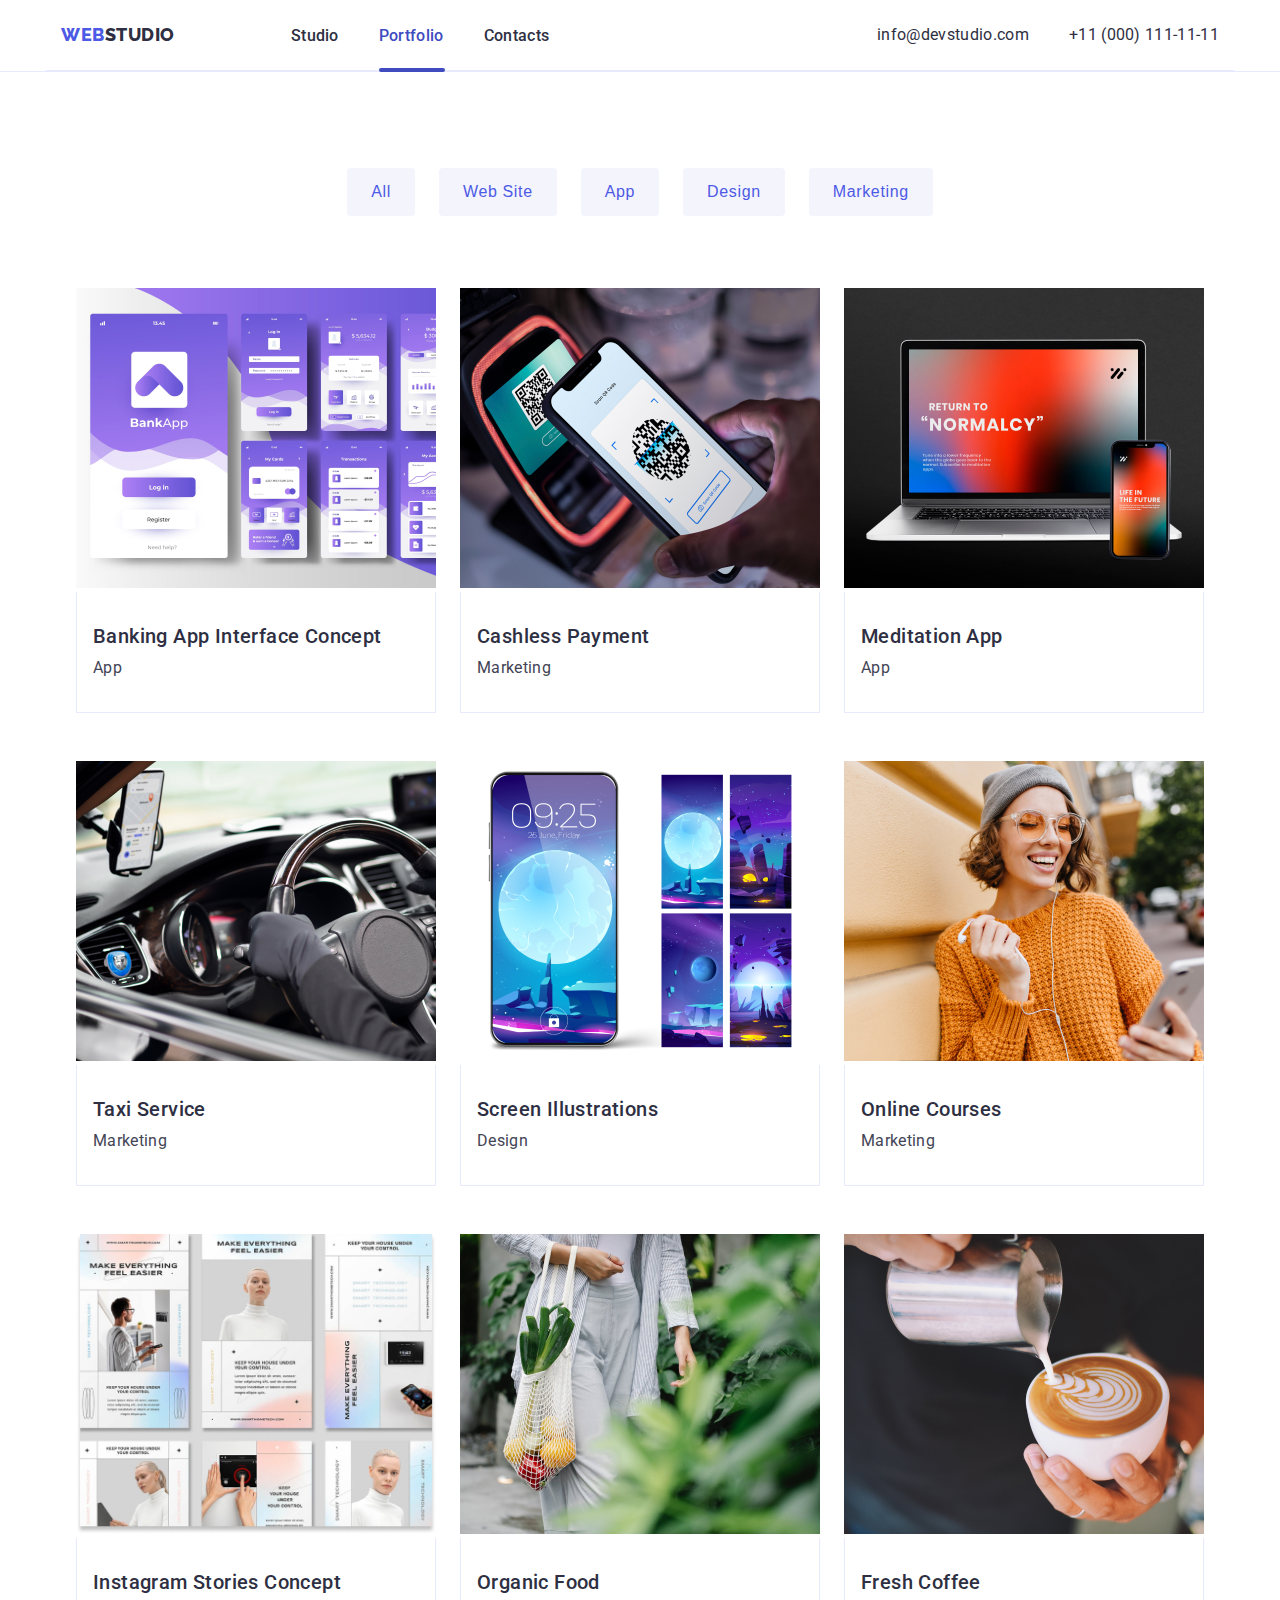
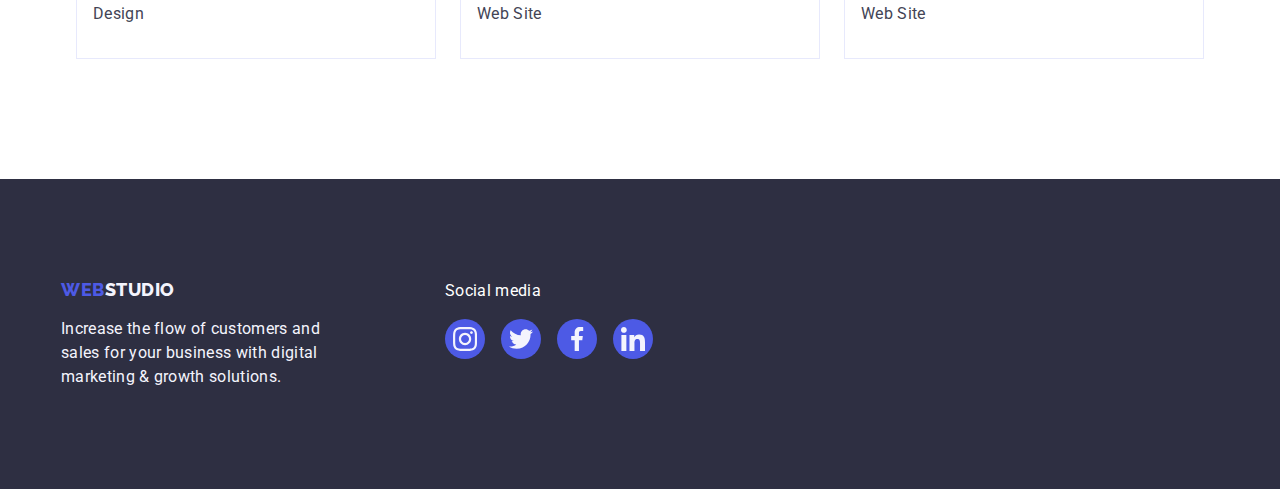
==== portfolio.html @ 6f582837 "Initial commit" ====
<!DOCTYPE html>
<html lang="en">
  <head>
    <meta charset="UTF-8" />
    <meta name="webstudio" content="Portfolio" />
    <title>Portfolio</title>
    <link
      rel="stylesheet"
      href="https://cdnjs.cloudflare.com/ajax/libs/modern-normalize/2.0.0/modern-normalize.min.css"
      integrity="sha512-4xo8blKMVCiXpTaLzQSLSw3KFOVPWhm/TRtuPVc4WG6kUgjH6J03IBuG7JZPkcWMxJ5huwaBpOpnwYElP/m6wg=="
      crossorigin="anonymous"
      referrerpolicy="no-referrer"
    />
    <link rel="preconnect" href="https://fonts.googleapis.com" />
    <link rel="preconnect" href="https://fonts.gstatic.com" crossorigin />
    <link
      href="https://fonts.googleapis.com/css2?family=Raleway:wght@800&family=Roboto:wght@400;500;700;900&display=swap"
      rel="stylesheet"
    />
    <link rel="stylesheet" href="./css/styles.css" />
  </head>
  <body>
    <header class="header">
      <div class="container header">
        <nav class="navi">
          <a class="navi-logo" href="./index.html"
            >Web<span class="logo-studio">Studio</span></a
          >

          <ul class="navi-link">
            <li>
              <a class="link" href="index.html"> Studio</a>
            </li>
            <li class="current-portfolio">
              <a class="current-portfolio current-link" href="portfolio.html"
                >Portfolio</a
              >
            </li>
            <li><a class="link" href="">Contacts</a></li>
          </ul>
        </nav>
        <div class="contacts">
          <ul class="contacts-links">
            <li>
              <a class="link" href="mailto:info@devstudio.com"
                >info@devstudio.com</a
              >
            </li>
            <li>
              <a class="link" href="tel:+11(000)1111111">+11 (000) 111-11-11</a>
            </li>
          </ul>
        </div>
      </div>
    </header>
    <main>
      <section class="container">
        <ul class="navi-button">
          <li><button type="button">All</button></li>
          <li>
            <button type="button">Web Site</button>
          </li>
          <li>
            <button type="button">App</button>
          </li>
          <li>
            <button type="button">Design</button>
          </li>
          <li>
            <button type="button">Marketing</button>
          </li>
        </ul>
        <ul class="project-box">
          <li class="project project-photo">
            <div class="project-photo">
              <img
                src="images/portfolio1.jpg"
                alt="smartphone screens with banking application"
                width="360"
                height="300"
              />
              <div class="overlay">
                <p class="overlay-text">
                  14 Stylish and User-Friendly App Design Concepts · Task
                  Manager App · Calorie Tracker App · Exotic Fruit Ecommerce App
                  · Cloud Storage App
                </p>
              </div>
            </div>
            <div class="project-name">
              <h3>Banking App Interface Concept</h3>
              <p>App</p>
            </div>
          </li>
          <li class="project project-photo">
            <div class="project-photo">
              <div class="overlay">
                <p class="overlay-text">
                  14 Stylish and User-Friendly App Design Concepts · Task
                  Manager App · Calorie Tracker App · Exotic Fruit Ecommerce App
                  · Cloud Storage App
                </p>
              </div>

              <img
                src="images/portfolio2.jpg"
                alt="smartphone screen with qr code"
                width="360"
                height="300"
              />
            </div>
            <div class="project-name">
              <h3>Cashless Payment</h3>
              <p>Marketing</p>
            </div>
          </li>
          <li class="project project-photo">
            <div class="project-photo">
              <div class="overlay">
                <p class="overlay-text">
                  14 Stylish and User-Friendly App Design Concepts · Task
                  Manager App · Calorie Tracker App · Exotic Fruit Ecommerce App
                  · Cloud Storage App
                </p>
              </div>

              <img
                src="images/portfolio3.jpg"
                alt="a laptop with a display screen and a smartphone with the same screen"
                width="360"
                height="300"
              />
            </div>
            <div class="project-name">
              <h3>Meditation App</h3>
              <p>App</p>
            </div>
          </li>

          <li class="project project-photo">
            <div class="project-photo">
              <div class="overlay">
                <p class="overlay-text">
                  14 Stylish and User-Friendly App Design Concepts · Task
                  Manager App · Calorie Tracker App · Exotic Fruit Ecommerce App
                  · Cloud Storage App
                </p>
              </div>

              <img
                src="images/portfolio4.jpg"
                alt="car interior and gloved hands on the steering wheel, smartphone with a map above the steering wheel"
                width="360"
                height="300"
              />
            </div>
            <div class="project-name">
              <h3>Taxi Service</h3>
              <p>Marketing</p>
            </div>
          </li>
          <li class="project project-photo">
            <div class="project-photo">
              <div class="overlay">
                <p class="overlay-text">
                  14 Stylish and User-Friendly App Design Concepts · Task
                  Manager App · Calorie Tracker App · Exotic Fruit Ecommerce App
                  · Cloud Storage App
                </p>
              </div>

              <img
                src="images/portfolio5.jpg"
                alt="smartphone screens with screensaver"
                width="360"
                height="300"
              />
            </div>
            <div class="project-name">
              <h3>Screen Illustrations</h3>
              <p>Design</p>
            </div>
          </li>
          <li class="project project-photo">
            <div class="project-photo">
              <div class="overlay">
                <p class="overlay-text">
                  14 Stylish and User-Friendly App Design Concepts · Task
                  Manager App · Calorie Tracker App · Exotic Fruit Ecommerce App
                  · Cloud Storage App
                </p>
              </div>

              <img
                src="images/portfolio6.jpg"
                alt="a smiling woman in a gray cap, glasses and a yellow sweater holds a smartphone in her hand"
                width="360"
                height="300"
              />
            </div>
            <div class="project-name">
              <h3>Online Courses</h3>
              <p>Marketing</p>
            </div>
          </li>
          <li class="project project-photo">
            <div class="project-photo">
              <div class="overlay">
                <p class="overlay-text">
                  14 Stylish and User-Friendly App Design Concepts · Task
                  Manager App · Calorie Tracker App · Exotic Fruit Ecommerce App
                  · Cloud Storage App
                </p>
              </div>

              <img
                src="images/portfolio7.jpg"
                alt="smartphone display with Instagram Stories Concept"
                width="360"
                height="300"
              />
            </div>
            <div class="project-name">
              <h3>Instagram Stories Concept</h3>
              <p>Design</p>
            </div>
          </li>
          <li class="project project-photo">
            <div class="project-photo">
              <div class="overlay">
                <p class="overlay-text">
                  14 Stylish and User-Friendly App Design Concepts · Task
                  Manager App · Calorie Tracker App · Exotic Fruit Ecommerce App
                  · Cloud Storage App
                </p>
              </div>

              <img
                src="images/portfolio8.jpg"
                alt="silhouette of a woman holding a bag in her hand with vegetables"
                width="360"
                height="300"
              />
            </div>
            <div class="project-name">
              <h3>Organic Food</h3>
              <p>Web Site</p>
            </div>
          </li>

          <li class="project project-photo">
            <div class="project-photo">
              <div class="overlay">
                <p class="overlay-text">
                  14 Stylish and User-Friendly App Design Concepts · Task
                  Manager App · Calorie Tracker App · Exotic Fruit Ecommerce App
                  · Cloud Storage App
                </p>
              </div>

              <img
                src="images/portfolio9.jpg"
                alt="a cup of coffee with frothed milk poured"
                width="360"
                height="300"
              />
            </div>
            <div class="project-name">
              <h3>Fresh Coffee</h3>
              <p>Web Site</p>
            </div>
          </li>
        </ul>
      </section>
    </main>
    <footer class="footer-class footer-list">
      <div class="container logo-footer">
        <ul>
          <li class="footer-item">
            <a class="navi-logo" href="">
              WEB<span class="logo-studio-footer">STUDIO</span>
            </a>

            <p class="footer-text">
              Increase the flow of customers and sales for your business with
              digital marketing & growth solutions.
            </p>
          </li>
          <li>
            <div class="footer-sm">
              <p class="sm-text">Social media</p>
              <ul class="sm">
                <li>
                  <div class="sm-icons">
                    <a href="#">
                      <svg class="sm-icons-item">
                        <use href="./images/icons.svg#icon-instagram-2-1"></use>
                      </svg>
                    </a>
                  </div>
                </li>

                <li>
                  <div class="sm-icons">
                    <a href="#">
                      <svg class="sm-icons-item">
                        <use href="./images/icons.svg#icon-twitter-1"></use>
                      </svg>
                    </a>
                  </div>
                </li>

                <li>
                  <div class="sm-icons">
                    <a href="#">
                      <svg class="sm-icons-item">
                        <use href="./images/icons.svg#icon-facebook-1"></use>
                      </svg>
                    </a>
                  </div>
                </li>

                <li>
                  <div class="sm-icons">
                    <a href="#">
                      <svg class="sm-icons-item">
                        <use href="./images/icons.svg#icon-linkedin-1"></use>
                      </svg>
                    </a>
                  </div>
                </li>
              </ul>
            </div>
          </li>
        </ul>
      </div>
    </footer>
    <script src="./js/modal.js"></script>
  </body>
</html>
---- css/styles.css ----
:root {
  --navy-blue: #2e2f42;
  --iris: #4d5ae5;
  --slate: #434455;
  --cloud: #f4f4fd;
  --cornflower: #e7e9fc;
  --ocean: #404bbf;
  --white: #ffffff;
  --green: #31d0aa;
  --navyblue-modal: #2e2f42;
  --tr-function: cubic-bezier(0.4, 0, 0.2, 1);
  --tr-duration: 250ms;
  --transition: var(--tr-function) var(--tr-duration);
}
html {
  overflow: auto;
  box-sizing: border-box;
  max-width: 1440px;
  margin: auto;
}
* {
  margin: 0;
  padding: 0;
}
section {
  padding-top: 120px;
  padding-bottom: 120px;
}
ul {
  list-style-type: none;
}
.container {
  width: 1158px;
  margin: 0 auto;
  padding: 0 15px;
}

body {
  font-family: "Roboto", sans-serif;
  color: var(--navy-blue, #2e2f42);
  background-color: var(--white, #ffffff);
  font-size: 16px;
}
/* nagłówek */
.header {
  display: flex;
  justify-content: space-between;
  align-items: center;
  margin-bottom: 0;
  border-bottom: 1px solid var(--cornflower, #e7e9fc);
}
.navi-logo {
  margin-right: 76px;
  font-family: "Raleway", sans-serif;
  font-weight: 800;
  font-size: 18px;
  line-height: 1.17;
  font-weight: 800px;
  letter-spacing: 0.54px;
  text-transform: uppercase;
  color: var(--iris);
  text-decoration: none;
}
.logo-studio {
  color: var(--navy-blue, #2e2f42);
}
.link,
.current,
.current-portfolio {
  font-size: 16px;
  line-height: 1.5;
  text-decoration: none;
  color: var(--navy-blue);
  letter-spacing: 0.02em;
  transition-property: color;
  position: relative;
  display: block;
}

.contacts-links {
  display: flex;
  justify-content: flex-end;
  gap: 40px;
  font-style: normal;
}
.navi-link {
  display: flex;
  padding: 24px 0;
  gap: 40px;
  font-weight: 500;
  line-height: 1.5;
  margin-bottom: -2px;
}
.current {
  position: relative;
}
.current ::after {
  display: block;
  position: absolute;
  content: "";
  border-radius: 2px;
  width: 48px;
  height: 4px;
  top: 44px;
  background: var(--ocean, #404bbf);
  background-color: var(--ocean);
}

.current-link {
  color: var(--ocean, #404bbf);
}
.current-portfolio {
  position: relative;
}
.current-portfolio ::after {
  display: block;
  position: absolute;
  content: "";
  border-radius: 2px;
  width: 66px;
  height: 4px;
  top: 44px;
  background-color: var(--ocean);
}
.navi {
  display: flex;
  align-items: center;
  gap: 40px;
}
.contacts {
  color: var(--slate);
  font-weight: 400;
  display: block;
}
.contacts:hover,
.contacts:focus {
  color: var(--ocean);
  transition: color var(--transition), background-color var(--transition),
    box-shadow var(--transition);
}

/***********do weryfikacj *************/

.navi-link a:hover,
.navi-link a:focus {
  color: var(--ocean, #404bbf);
  transition: color var(--transition), background-color var(--transition),
    box-shadow var(--transition);
}

.navi-left li {
  display: inline-flex;
  align-items: flex-start;
  gap: 40px;
  padding-right: 40px;
}

/*.current {
  display: flex;
  width: 48px;
  flex-direction: column;
  justify-content: center;
  align-items: flex-start;
}*/

.current-link-portfolio {
  position: relative;
}
.current-link-portfolio ::after {
  content: "";
  position: absolute;
  top: 20px;
  width: 66px;
  height: 4px;
  border-radius: 2px;
  background: var(--ocean, #404bbf);
  margin-bottom: 0;
}

.contacts-links a:hover,
.contacts-links a:focus {
  color: var(--ocean, #404bbf);
  transition: color var(--transition), background-color var(--transition),
    box-shadow var(--transition);
}
/* studio - sekcja główna */
.hero {
  max-width: 1440px;
  background-color: var(--navy-blue, #2e2f42);
  background-image: linear-gradient(
      to bottom,
      var(--grey, rgba(46, 47, 66, 0.7)),
      var(--grey, rgba(46, 47, 66, 0.7))
    ),
    url(../images/hero.jpg);
  text-align: center;
}

.hero-text {
  width: 496px;
  padding-top: 188px;
  margin: auto;
  font-size: 56px;
  color: var(--white, #ffffff);
  font-weight: 700;
  line-height: 1.07;
  letter-spacing: 1.12px;
  padding-bottom: 48px;
  margin-top: -120px;
}
.servis-button {
  display: inline-flex;
  padding: 16px 32px;
  align-items: flex-start;
  gap: 10px;
  border-radius: 4px;
  border: 4px;
  color: var(--white, #ffffff);
  font-size: 16px;
  font-weight: 500;
  line-height: 1.5;
  margin-bottom: 68px;
  letter-spacing: 0.64px;
  background: var(--iris, #4d5ae5);
  box-shadow: 0px 4px 4px 0px rgba(0, 0, 0, 0, 0.15);
}
.servis-button:hover,
.servis-button:focus {
  background: var(--ocean, #404bbf);
  transition: color var(--transition), background-color var(--transition),
    box-shadow var(--transition);
}
button:hover {
  cursor: pointer;
}

/* studio - sekcja pierwsza */
h3 {
  color: var(--navy-blue, #2e2f42);
  font-size: 20px;
  font-weight: 500;
  line-height: 1.2;
  letter-spacing: 0.4px;
  padding-bottom: 8px;
}
.feature-list ul {
  display: inline-flex;
  justify-content: center;
  flex-shrink: 0;
  gap: 24px;
}
.feature-item {
  display: block;
  width: 264px;
  flex-direction: column;
  align-items: flex-start;
}
.feature-icons {
  width: 264px;
  height: 112px;
  border-radius: 4px;
  background: var(--cloud, #f4f4fd);
  margin-bottom: 8px;
}
.feature-icons-item {
  width: 64px;
  height: 64px;
  margin: 24px 100px;
}
/* studio - sekcja What Are We Doing */
h2 {
  color: var(--navy-blue, #2e2f42);
  text-align: center;
  font-size: 36px;
  font-weight: 700;
  line-height: 1.11;
  letter-spacing: 0.72px;
  text-transform: capitalize;
}
.doing-section li {
  display: inline-flex;
  flex-direction: column;
  align-items: flex-start;
  border: 1px solid var(--cornflower, #e7e9fc);
  background: url(<path-to-image>),
    lightgray -72.845px -19px / 144.444% 112.667% no-repeat;
}
.doing {
  padding-top: 0;
}

.doing-header {
  padding-bottom: 72px;
}
.doing-section {
  display: flex;
  justify-content: center;
  gap: 24px;
}
/* studio - sekcja Our Team */
.team {
  background-color: var(--cloud, #f4f4fd);
}
.team-header {
  padding-bottom: 72px;
}
.team-item-box {
  background-color: var(--white, #ffffff);
  border-radius: 0px 0px 4px 4px;
  box-shadow: 0px 2px 1px 0px rgba(46, 47, 66, 0.08),
    0px 1px 1px 0px rgba(46, 47, 66, 0.16),
    0px 1px 6px 0px rgba(46, 47, 66, 0.08);
}
.team-item {
  display: inline-flex;
  justify-content: center;
  flex-shrink: 0;
  gap: 24px;
}

.team-item-name {
  padding-top: 32px;
  padding-bottom: 32px;
  text-align: center;
  gap: 8px;
}
p {
  color: var(--slate, #434455);
  line-height: 1.5;
  letter-spacing: 0.32px;
}
.sm-team-links {
  margin-top: 8px;
  display: flex;
  justify-content: center;
  align-items: center;
  gap: 24px;
}

.team-sm {
  background-color: var(--iris);
  border-radius: 50%;
  width: 40px;
  height: 40px;
  flex-shrink: 0;
}
.team-sm-item {
  margin: 12px;
  width: 16px;
  height: 16px;
}
.team-sm:hover,
.team-sm:focus {
  background-color: var(--ocean, #404bbf);
  transition: color var(--transition), background-color var(--transition),
    box-shadow var(--transition);
}
.team-sm:hover {
  cursor: pointer;
}

/* studio - sekcja Customers */
.customers {
  padding-top: 72px;
  display: flex;
  justify-content: center;
  align-items: flex-start;
  gap: 24px;
}

.customers-icons {
  fill: #8e8f99;
  width: 168px;
  height: 88px;
  flex-shrink: 0;
  padding: 16px 32px;
  border-radius: 4px;
  border: 1px solid var(--lightslate, #8e8f99);
}

.customers-icons:focus,
.customers-icons:hover {
  border-color: var(--ocean);
  fill: var(--ocean);
  transition: color var(--transition), background-color var(--transition),
    box-shadow var(--transition);
}

.customers-icons:hover {
  cursor: pointer;
}

/* Stopka */
.footer-class {
  background-color: var(--navy-blue, #2e2f42);
}
.logo-footer {
  padding-top: 100px;
  justify-content: left;
}
.logo-studio-footer {
  color: var(--cloud, #f4f4fd);
  font-family: Raleway;
  font-size: 18px;
  font-weight: 800;
  line-height: 1.16;
  letter-spacing: 0.54px;
  text-transform: uppercase;
}
.footer-text {
  color: var(--cloud, #f4f4fd);
  font-size: 16px;
  line-height: 1.5;
  letter-spacing: 0.32px;
  width: 264px;
  margin: 0;
  padding-top: 16px;
  padding-bottom: 100px;
}

.link-footer {
  text-decoration: none;
}
.footer-list ul {
  display: inline-flex;
  justify-content: center;
  flex-shrink: 0;
}
.footer-sm {
  padding-left: 120px;
  display: block;
  flex-direction: column;
}
.sm-text {
  color: var(--white, #fff);
  font-size: 16px;
  line-height: 1.5;
  letter-spacing: 0.32px;
  margin-top: 100;
  padding-bottom: 16px;
}
.sm {
  display: inline-flex;
  align-items: flex-start;
  gap: 16px;
}

.sm-icons {
  background-color: var(--iris);
  border-radius: 50%;
  width: 40px;
  height: 40px;
}
.sm-icons-item {
  margin: 8px;
  width: 24px;
  height: 24px;
}

.sm-icons:focus,
.sm-icons:hover {
  background-color: var(--green, #31d0aa);
  transition: color var(--transition), background-color var(--transition),
    box-shadow var(--transition);
}
.sm-icons:hover {
  cursor: pointer;
}

/* portfolio - sekcja nawigacji*/
.navi-button {
  display: flex;
  justify-content: center;
  align-items: flex-start;
  gap: 24px;
  padding-top: 96px;
  padding-bottom: 72px;
}
.navi-button button {
  display: flex;
  padding: 12px 24px;
  align-items: center;
  border-radius: 4px;
  border: none;
  color: var(--iris, #4d5ae5);
  line-height: 1.5;
  font-size: 16px;
  font-weight: 500;
  letter-spacing: 0.64px;
  background: var(--cloud, #f4f4fd);
}
.navi-button button:hover,
.navi-button button:focus {
  align-items: flex-start;
  border-radius: 4px;
  border: none;
  color: var(--white, #ffffff);
  background: var(--ocean, #404bbf);
  box-shadow: 0px 2px 2px 0px rgba(0, 0, 0, 0.12),
    0px 2px 1px 0px rgba(0, 0, 0, 0.08), 0px 3px 1px 0px rgba(0, 0, 0, 0.1);
  transition: color var(--transition), background-color var(--transition),
    box-shadow var(--transition);
}
.navi-button:hover {
  cursor: pointer;
}
/* portfolio - projekty */

.project-box {
  display: flex;
  justify-content: center;
  flex-direction: row;
  flex-wrap: wrap;
  column-gap: 24px;
  row-gap: 48px;
  margin-bottom: 120px;
}
.project {
  transition-property: box-shadow;
  transition-duration: 250ms;
  transition-timing-function: cubic-bezier(0.4, 0, 0.2, 1);
}
.project:hover {
  box-shadow: 0px 2px 1px 0px rgba(46, 47, 66, 0.08);

  box-shadow: 0px 1px 1px 0px rgba(46, 47, 66, 0.16);

  box-shadow: 0px 1px 6px 0px rgba(46, 47, 66, 0.08);
  transition: color var(--transition), background-color var(--transition),
    box-shadow var(--transition);
}
.project-photo {
  position: relative;
  overflow: hidden;
}
.overlay {
  background: var(--iris, #4d5ae5);
  position: absolute;
  translate: 0 110% 0;
  inset: 0;
  transition: translate 250ms;
}
.overlay-text {
  color: var(--cloud, #f4f4fd);
  font-family: Roboto;
  font-size: 16px;
  font-style: normal;
  font-weight: 400;
  line-height: 1.5;
  letter-spacing: 0.32px;
  padding: 40px 32px 164px;
}
.project-name {
  gap: 8px;
  padding: 32px 16px;
  border-top: 0;
  border-left: 1px solid var(--cornflower, #e7e9fc);
  border-bottom: 1px solid var(--cornflower, #e7e9fc);
  border-right: 1px solid var(--cornflower, #e7e9fc);
  background: var(--white, #fff);
}
.project-name:hover,
.project-name:focus {
  box-shadow: 0px 2px 1px 0px rgba(46, 47, 66, 0.08),
    0px 1px 1px 0px rgba(46, 47, 66, 0.16),
    0px 1px 6px 0px rgba(46, 47, 66, 0.08);
  transition: color var(--transition), background-color var(--transition),
    box-shadow var(--transition);
}
.project-name:hover {
  cursor: pointer;
}
.project-photo:hover .overlay {
  translate: 0;
}
.project-name:hover .overlay {
  translate: 0;
}

/* okno modalne */
.is-hidden {
  pointer-events: none;
  visibility: hidden;
  opacity: 0;
}

.backdrop {
  position: fixed;
  top: 0;
  left: 0;
  width: 100%;
  height: 100%;
  opacity: 1;
  background-color: rgba(46, 47, 66, 0.4);
}
.modal {
  position: absolute;
  top: 50%;
  left: 50%;
  transform: translate(-50%, -50%);
  width: 408px;
  height: 584px;
  border-radius: 4px;
  background: var(--dairy, #fcfcfc);
  box-shadow: 0px 2px 1px 0px rgba(0, 0, 0, 0.2),
    0px 1px 3px 0px rgba(0, 0, 0, 0.12), 0px 1px 1px 0px rgba(0, 0, 0, 0.14);
}
.button-close {
  background-color: var(--cornflower);
  position: absolute;
  top: 24px;
  right: 24px;
  width: 24px;
  height: 24px;
  border-radius: 50%;
  border: 1px solid rgba(0, 0, 0, 0.1);
  fill: var(--navy-blue);
  cursor: pointer;
}

.button-close:hover,
.button-close:focus {
  background-color: var(--ocean);
  fill: var(--white);

  transition: color var(--transition), background-color var(--transition),
    box-shadow var(--transition);
}
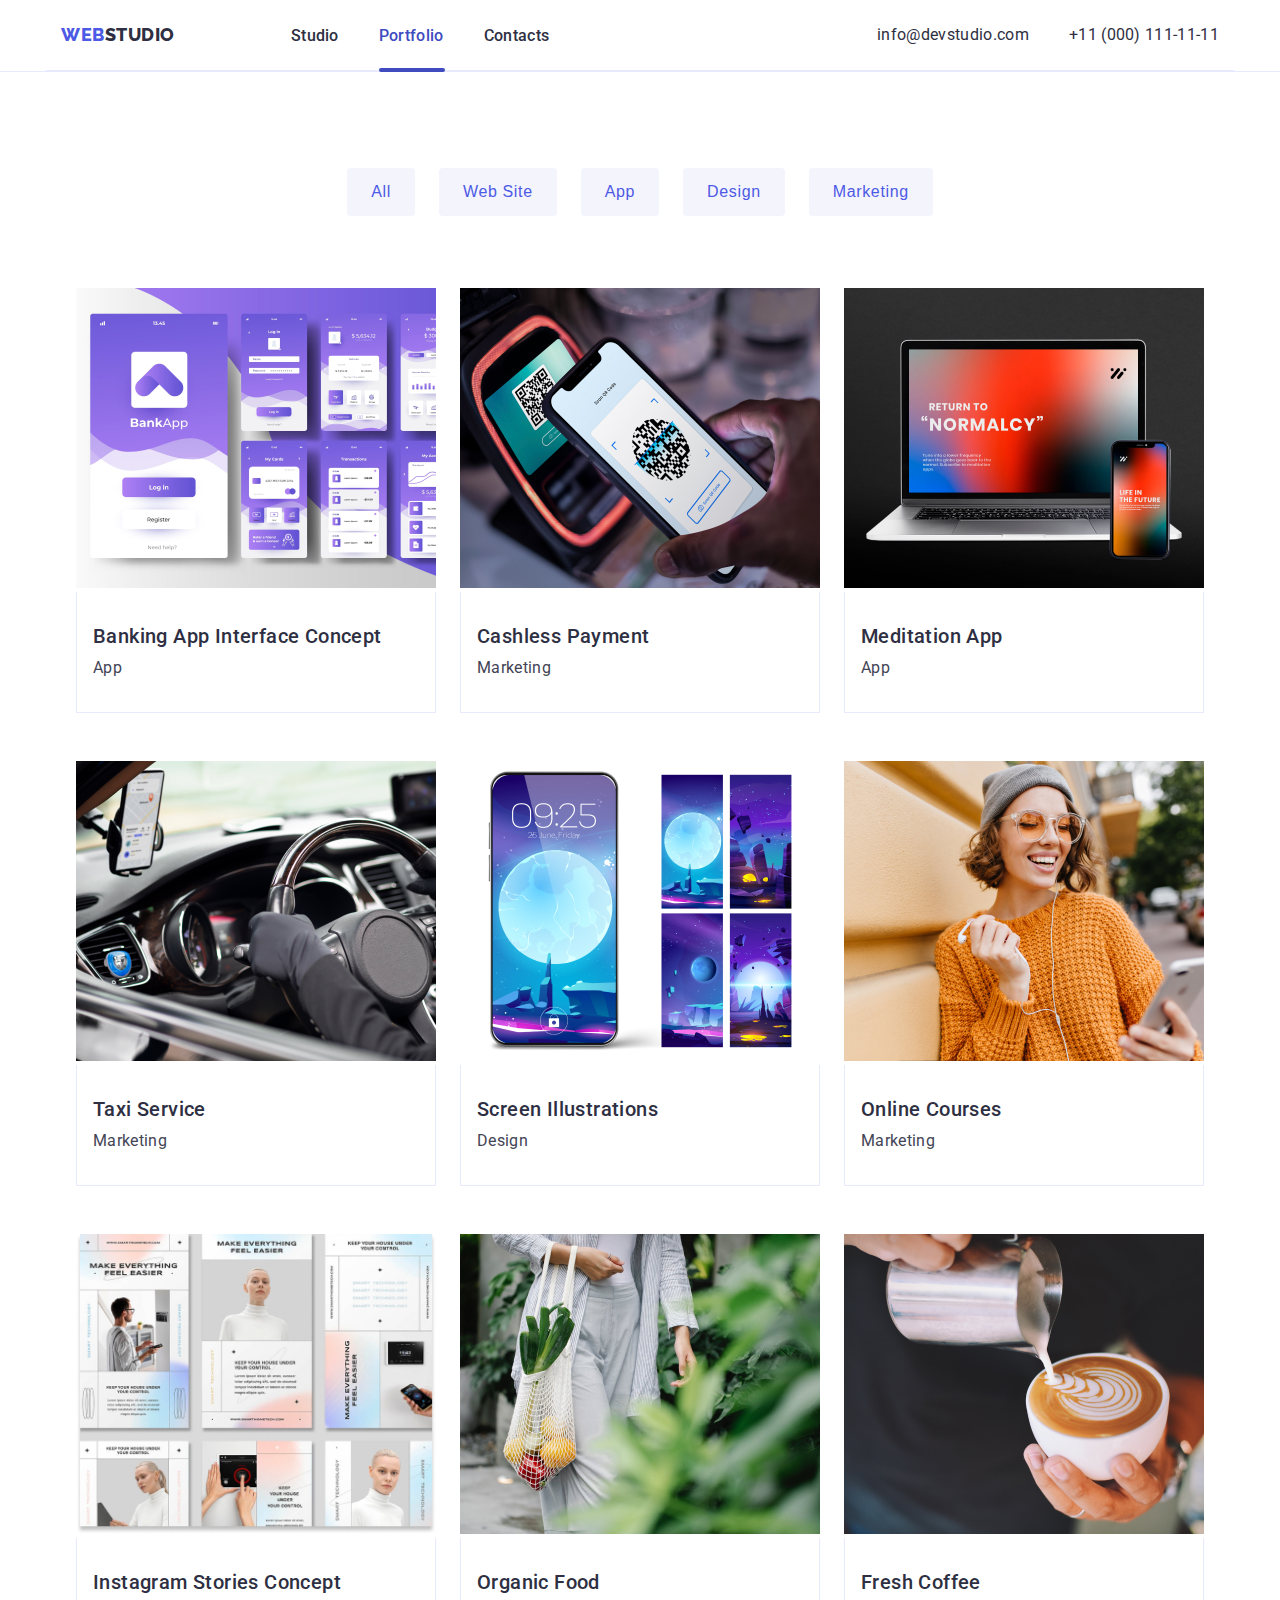
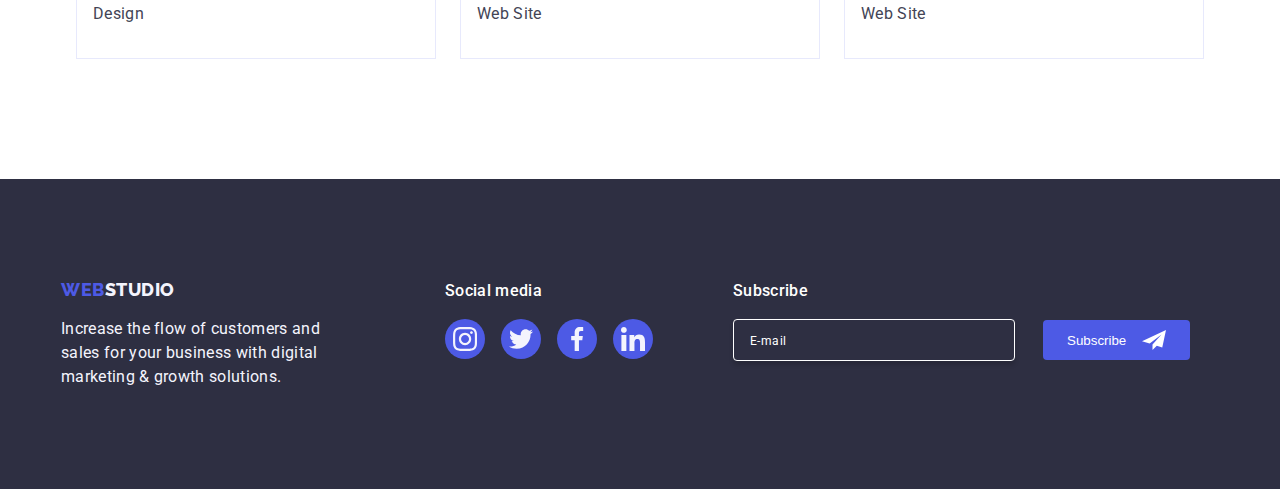
==== commit 6debf5de: "upadte" ====
--- a/portfolio.html
+++ b/portfolio.html
@@ -280,7 +280,6 @@
             <a class="navi-logo" href="">
               WEB<span class="logo-studio-footer">STUDIO</span>
             </a>
-
             <p class="footer-text">
               Increase the flow of customers and sales for your business with
               digital marketing & growth solutions.
@@ -332,6 +331,27 @@
               </ul>
             </div>
           </li>
+          <li>
+            <form class="form-box">
+              <label for="email">
+                <p class="form-sub">Subscribe</p>
+                <input
+                  id="email"
+                  class="mail-box"
+                  type="email"
+                  placeholder="E-mail"
+                  name="email"
+                  required
+                />
+              </label>
+              <button class="button-sub" type="submit">
+                Subscribe
+                <svg class="icon-sub">
+                  <use href="./images/icons.svg#icon-Frame"></use>
+                </svg>
+              </button>
+            </form>
+          </li>
         </ul>
       </div>
     </footer>
--- a/css/styles.css
+++ b/css/styles.css
@@ -8,6 +8,7 @@
   --white: #ffffff;
   --green: #31d0aa;
   --navyblue-modal: #2e2f42;
+  --lightslate: #8e8f99;
   --tr-function: cubic-bezier(0.4, 0, 0.2, 1);
   --tr-duration: 250ms;
   --transition: var(--tr-function) var(--tr-duration);
@@ -139,8 +140,6 @@
     box-shadow var(--transition);
 }
 
-/***********do weryfikacj *************/
-
 .navi-link a:hover,
 .navi-link a:focus {
   color: var(--ocean, #404bbf);
@@ -154,14 +153,6 @@
   gap: 40px;
   padding-right: 40px;
 }
-
-/*.current {
-  display: flex;
-  width: 48px;
-  flex-direction: column;
-  justify-content: center;
-  align-items: flex-start;
-}*/
 
 .current-link-portfolio {
   position: relative;
@@ -434,6 +425,8 @@
 .sm-text {
   color: var(--white, #fff);
   font-size: 16px;
+  font-weight: 500;
+
   line-height: 1.5;
   letter-spacing: 0.32px;
   margin-top: 100;
@@ -465,6 +458,64 @@
 }
 .sm-icons:hover {
   cursor: pointer;
+}
+.form-box {
+  margin-left: 80px;
+}
+
+.form-sub {
+  font-family: Roboto;
+  font-size: 16px;
+  font-style: normal;
+  font-weight: 500;
+  line-height: 1.5;
+  letter-spacing: 0.32px;
+  color: var(--white);
+  padding-bottom: 16px;
+}
+.mail-box {
+  padding-left: 16px;
+  color: var(--white);
+  outline: transparent;
+  width: 264px;
+  height: 40px;
+  flex-shrink: 0;
+  background-color: transparent;
+  margin-right: 24px;
+  border-radius: 4px;
+  border: 1px solid var(--white, #fff);
+  box-shadow: 0px 4px 4px 0px rgba(0, 0, 0, 0.15);
+}
+.mail-box::placeholder {
+  font-family: Roboto;
+  font-size: 12px;
+  font-style: normal;
+  font-weight: 400;
+  line-height: 2;
+  letter-spacing: 0.48px;
+  color: var(--white);
+}
+
+.button-sub {
+  display: inline-flex;
+  padding: 8px 24px;
+  justify-content: center;
+  align-items: center;
+  border-radius: 4px;
+  background: var(--iris, #4d5ae5);
+  border: none;
+  color: var(--white);
+  gap: 16px;
+}
+.button-sub:focus,
+.button-sub:hover {
+  border-radius: 4px;
+  background: var(--ocean, #404bbf);
+  box-shadow: 0px 4px 4px 0px rgba(0, 0, 0, 0.15);
+}
+.icon-sub {
+  width: 24px;
+  height: 24px;
 }
 
 /* portfolio - sekcja nawigacji*/
@@ -626,3 +677,132 @@
   transition: color var(--transition), background-color var(--transition),
     box-shadow var(--transition);
 }
+
+.form-modal {
+  position: absolute;
+  display: flex;
+  flex-direction: column;
+  top: 72px;
+  left: 24px;
+}
+.form-modal label {
+  display: inline-flex;
+}
+.modal-text {
+  width: 360px;
+  color: var(--navyblue, #2e2f42);
+  text-align: center;
+  font-family: Roboto;
+  font-size: 16px;
+  font-style: normal;
+  font-weight: 500;
+  line-height: 1.5;
+  letter-spacing: 0.32px;
+  padding-bottom: 16px;
+}
+
+.label-modal label {
+  display: flex;
+  flex-direction: column;
+  color: var(--lightslate, #8e8f99);
+  font-family: Roboto;
+  font-size: 12px;
+  font-style: normal;
+  font-weight: 400;
+  line-height: 1.16;
+  letter-spacing: 0.48px;
+  gap: 4px;
+  padding-bottom: 8px;
+}
+
+.input-wrapper {
+  display: flex;
+  padding: 8px 16px;
+  border-radius: 4px;
+  border: 1px solid rgba(46, 47, 66, 0.4);
+}
+
+.input-wrapper:focus-within {
+  border: 1px solid var(--iris, #4d5ae5);
+  fill: var(--iris, #4d5ae5);
+}
+.input-wrapper > input {
+  flex-grow: 1;
+  padding-left: 4px;
+}
+
+.box-input:not([type="checkbox"]) {
+  border: none;
+  background-color: transparent;
+  outline: transparent;
+}
+textarea {
+  resize: none;
+}
+.label-comment {
+  padding-top: 8px;
+  padding-left: 16px;
+  width: 360px;
+  height: 120px;
+  flex-shrink: 0;
+  border-radius: 4px;
+  background-color: transparent;
+  border: 1px solid rgba(46, 47, 66, 0.4);
+}
+.label-comment:focus-within {
+  padding-top: 8px;
+  padding-left: 16px;
+  flex-grow: 1;
+  outline: transparent;
+  border: 1px solid var(--iris, #4d5ae5);
+}
+.privacy {
+  color: var(--lightslate, #8e8f99);
+  font-family: Roboto;
+  font-size: 12px;
+  font-style: normal;
+  font-weight: 400;
+  line-height: 1.16;
+  letter-spacing: 0.48px;
+  padding-bottom: 24px;
+  padding-top: 8px;
+}
+input[type="checkbox"] {
+  appearance: none;
+}
+input:checked + .checkbox-icon {
+  opacity: 1;
+}
+.checkbox-icon {
+  display: block;
+  position: relative;
+  border: 1px solid var(--navyblue-modal, rgba(46, 47, 66, 0.4));
+  color: #fff;
+}
+.privacy-text a {
+  color: var(--iris, #4d5ae5);
+  text-decoration-line: underline;
+}
+.button-modal {
+  width: 169px;
+  height: 56px;
+  border-radius: 4px;
+  padding: 16px 32px;
+  background: var(--iris, #4d5ae5);
+  box-shadow: 0px 4px 4px 0px rgba(0, 0, 0, 0.15);
+  color: var(--white, #fff);
+  font-size: 16px;
+  font-weight: 500;
+  border: none;
+}
+.button-sand {
+  padding-top: 16px;
+  display: inline-flex;
+  justify-content: center;
+}
+.button-modal:hover,
+.button-modal:focus {
+  border-radius: 4px;
+  background: var(--ocean, #404bbf);
+  box-shadow: 0px 4px 4px 0px rgba(0, 0, 0, 0.15);
+}
